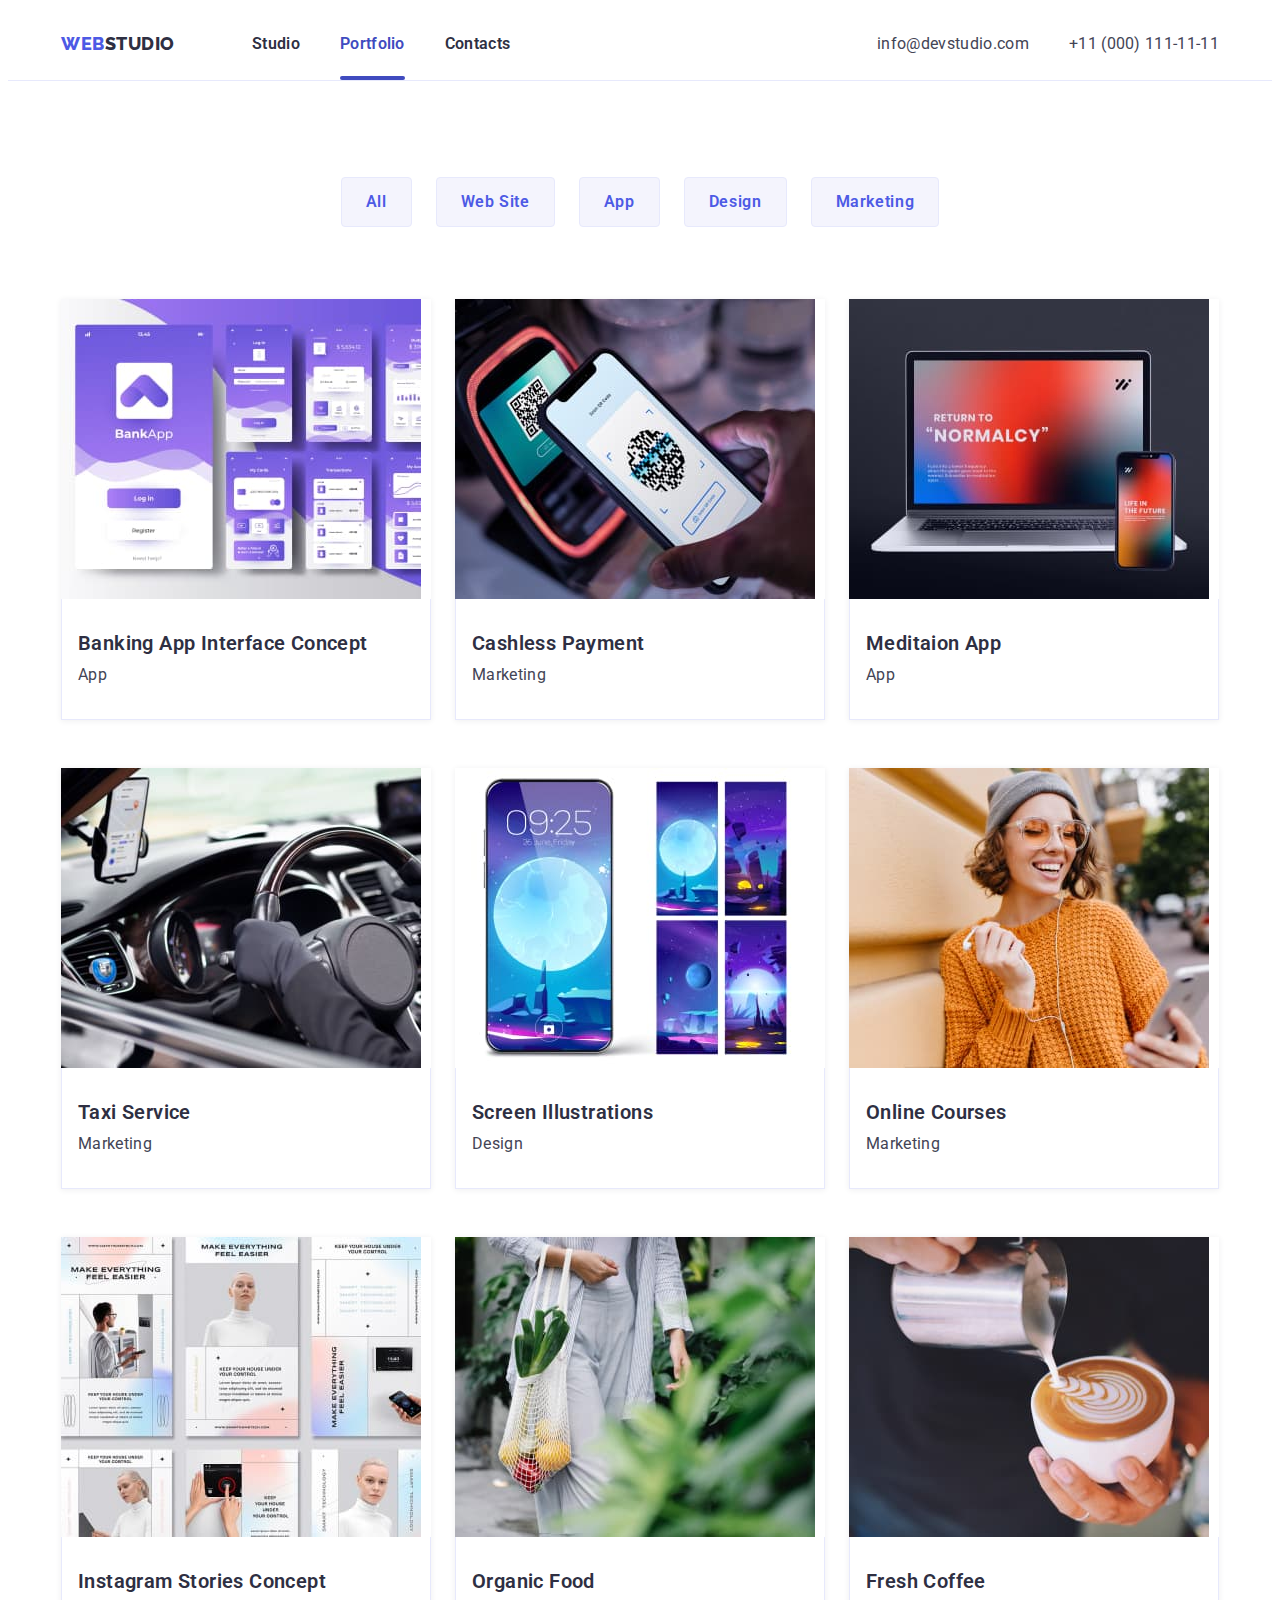
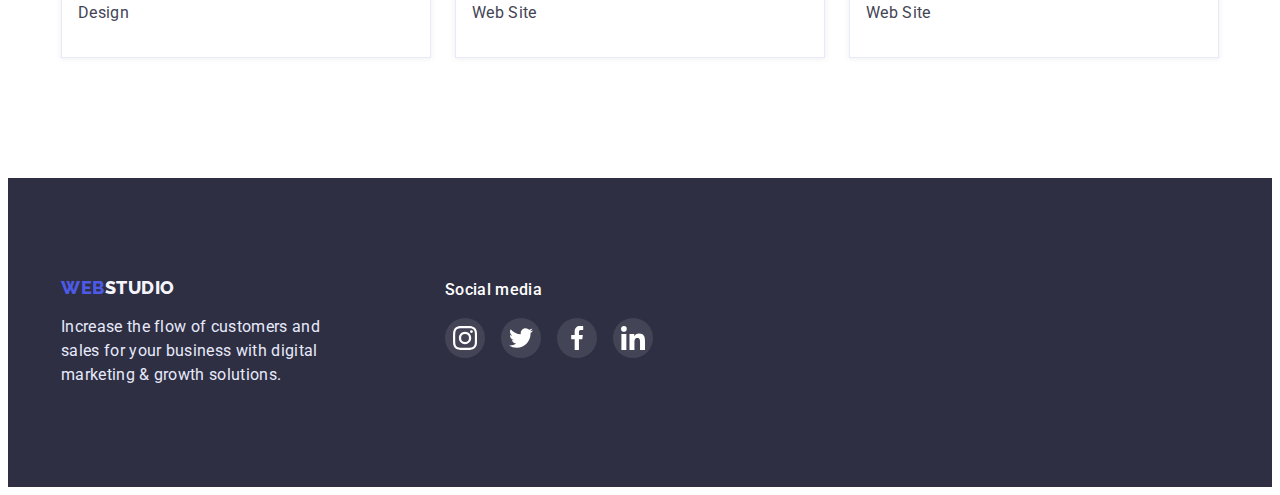
==== portfolio.html @ b199e8e7 "Added files from last project" ====
<!DOCTYPE html>
<html lang="en">
    <head>
        <meta charset="UTF-8" />
        <meta http-equiv="X-UA-Compatible" content="IE=edge" />
        <meta name="viewport" content="width=device-width, initial-scale=1.0" />
        <title>WebStudio</title>
        <link rel="preconnect" href="https://fonts.googleapis.com" />
        <link rel="preconnect" href="https://fonts.gstatic.com" crossorigin />
        <link
            href="https://fonts.googleapis.com/css2?family=Raleway:wght@800&family=Roboto:wght@400;500;700;900&display=swap"
            rel="stylesheet"
        />
        <link
            rel="stylesheet"
            href="https://cdnjs.cloudflare.com/ajax/libs/modern-normalize/1.1.0/modern-normalize.min.css"
            integrity="sha512-wpPYUAdjBVSE4KJnH1VR1HeZfpl1ub8YT/NKx4PuQ5NmX2tKuGu6U/JRp5y+Y8XG2tV+wKQpNHVUX03MfMFn9Q=="
            crossorigin="anonymous"
            referrerpolicy="no-referrer"
        />
        <link rel="stylesheet" href="./css/styles.css" />
    </head>
    <body>
        <header class="header">
            <div class="container header-container">
                <nav class="header-navigation">
                    <a class="header-logo" href="./index.html"
                        >Web<span class="header-logo hl-span">Studio</span>
                    </a>
                    <ul class="header-list list">
                        <li class="header-item">
                            <a class="header-link" href="./index.html">Studio</a>
                        </li>
                        <li class="header-item">
                            <a class="header-link current" href="./portfolio.html">Portfolio</a>
                        </li>
                        <li class="header-item"><a class="header-link" href="">Contacts</a></li>
                    </ul>
                </nav>
                <ul class="header-contacts-list list">
                    <li class="header-contacts-item">
                        <a class="header-contacts-mail" href="mailto:info@devstudio.com"
                            >info@devstudio.com</a
                        >
                    </li>
                    <li class="header-contacts-item">
                        <a class="header-contacts-tel" href="tel:+11(000)111-11-11"
                            >+11 (000) 111-11-11</a
                        >
                    </li>
                </ul>
            </div>
        </header>
        <main>
            <!-- Our projects -->
            <section class="finished-products">
                <div class="container">
                    <h1 class="visually-hidden">Finished products</h1>
                    <ul class="filter-buttons-list list">
                        <li class="filter-buttons-item">
                            <button class="filter-btn" type="button">All</button>
                        </li>
                        <li class="filter-buttons-item">
                            <button class="filter-btn" type="button">Web Site</button>
                        </li>
                        <li class="filter-buttons-item">
                            <button class="filter-btn" type="button">App</button>
                        </li>
                        <li class="filter-buttons-item">
                            <button class="filter-btn" type="button">Design</button>
                        </li>
                        <li class="filter-buttons-item">
                            <button class="filter-btn" type="button">Marketing</button>
                        </li>
                    </ul>
                    <ul class="finished-products-list list">
                        <li class="finished-products-item">
                            <div class="product-thumb">
                                <img
                                    src="./images/our-projects-card-1.jpg"
                                    alt="Banking App Interface Concept"
                                    width="360"
                                />
                                <div class="overlay-container">
                                    <p class="overlay-container-text">
                                        14 Stylish and User-Friendly App Design Concepts · Task
                                        Manager App · Calorie Tracker App · Exotic Fruit Ecommerce
                                        App · Cloud Storage App
                                    </p>
                                </div>
                            </div>
                            <div class="products-text-container">
                                <h2 class="finished-products-title">
                                    Banking App Interface Concept
                                </h2>
                                <p class="finished-products-text">App</p>
                            </div>
                        </li>
                        <li class="finished-products-item">
                            <div class="product-thumb">
                                <img
                                    src="./images/our-projects-card-2.jpg"
                                    alt="Cashless Payment"
                                    width="360"
                                />
                                <div class="overlay-container">
                                    <p class="overlay-container-text">
                                        14 Stylish and User-Friendly App Design Concepts · Task
                                        Manager App · Calorie Tracker App · Exotic Fruit Ecommerce
                                        App · Cloud Storage App
                                    </p>
                                </div>
                            </div>
                            <div class="products-text-container">
                                <h2 class="finished-products-title">Cashless Payment</h2>
                                <p class="finished-products-text">Marketing</p>
                            </div>
                        </li>
                        <li class="finished-products-item">
                            <div class="product-thumb">
                                <img
                                    src="./images/our-projects-card-3.jpg"
                                    alt="Meditaion App"
                                    width="360"
                                />
                                <div class="overlay-container">
                                    <p class="overlay-container-text">
                                        14 Stylish and User-Friendly App Design Concepts · Task
                                        Manager App · Calorie Tracker App · Exotic Fruit Ecommerce
                                        App · Cloud Storage App
                                    </p>
                                </div>
                            </div>
                            <div class="products-text-container">
                                <h2 class="finished-products-title">Meditaion App</h2>
                                <p class="finished-products-text">App</p>
                            </div>
                        </li>
                        <li class="finished-products-item">
                            <div class="product-thumb">
                                <img
                                    src="./images/our-projects-card-4.jpg"
                                    alt="Taxi Service"
                                    width="360"
                                />
                                <div class="overlay-container">
                                    <p class="overlay-container-text">
                                        14 Stylish and User-Friendly App Design Concepts · Task
                                        Manager App · Calorie Tracker App · Exotic Fruit Ecommerce
                                        App · Cloud Storage App
                                    </p>
                                </div>
                            </div>
                            <div class="products-text-container">
                                <h2 class="finished-products-title">Taxi Service</h2>
                                <p class="finished-products-text">Marketing</p>
                            </div>
                        </li>
                        <li class="finished-products-item">
                            <div class="product-thumb">
                                <img
                                    src="./images/our-projects-card-5.jpg"
                                    alt="Screen Illustrations"
                                    width="360"
                                />
                                <div class="overlay-container">
                                    <p class="overlay-container-text">
                                        14 Stylish and User-Friendly App Design Concepts · Task
                                        Manager App · Calorie Tracker App · Exotic Fruit Ecommerce
                                        App · Cloud Storage App
                                    </p>
                                </div>
                            </div>
                            <div class="products-text-container">
                                <h2 class="finished-products-title">Screen Illustrations</h2>
                                <p class="finished-products-text">Design</p>
                            </div>
                        </li>
                        <li class="finished-products-item">
                            <div class="product-thumb">
                                <img
                                    src="./images/our-projects-card-6.jpg"
                                    alt="Online Courses"
                                    width="360"
                                />
                                <div class="overlay-container">
                                    <p class="overlay-container-text">
                                        14 Stylish and User-Friendly App Design Concepts · Task
                                        Manager App · Calorie Tracker App · Exotic Fruit Ecommerce
                                        App · Cloud Storage App
                                    </p>
                                </div>
                            </div>
                            <div class="products-text-container">
                                <h2 class="finished-products-title">Online Courses</h2>
                                <p class="finished-products-text">Marketing</p>
                            </div>
                        </li>
                        <li class="finished-products-item">
                            <div class="product-thumb">
                                <img
                                    src="./images/our-projects-card-7.jpg"
                                    alt="Instagram Stories Concept"
                                    width="360"
                                />
                                <div class="overlay-container">
                                    <p class="overlay-container-text">
                                        14 Stylish and User-Friendly App Design Concepts · Task
                                        Manager App · Calorie Tracker App · Exotic Fruit Ecommerce
                                        App · Cloud Storage App
                                    </p>
                                </div>
                            </div>
                            <div class="products-text-container">
                                <h2 class="finished-products-title">Instagram Stories Concept</h2>
                                <p class="finished-products-text">Design</p>
                            </div>
                        </li>
                        <li class="finished-products-item">
                            <div class="product-thumb">
                                <img
                                    src="./images/our-projects-card-8.jpg"
                                    alt="Organic Food"
                                    width="360"
                                />
                                <div class="overlay-container">
                                    <p class="overlay-container-text">
                                        14 Stylish and User-Friendly App Design Concepts · Task
                                        Manager App · Calorie Tracker App · Exotic Fruit Ecommerce
                                        App · Cloud Storage App
                                    </p>
                                </div>
                            </div>
                            <div class="products-text-container">
                                <h2 class="finished-products-title">Organic Food</h2>
                                <p class="finished-products-text">Web Site</p>
                            </div>
                        </li>
                        <li class="finished-products-item">
                            <div class="product-thumb">
                                <img
                                    src="./images/our-projects-card-9.jpg"
                                    alt="Fresh Coffee"
                                    width="360"
                                />
                                <div class="overlay-container">
                                    <p class="overlay-container-text">
                                        14 Stylish and User-Friendly App Design Concepts · Task
                                        Manager App · Calorie Tracker App · Exotic Fruit Ecommerce
                                        App · Cloud Storage App
                                    </p>
                                </div>
                            </div>
                            <div class="products-text-container">
                                <h2 class="finished-products-title">Fresh Coffee</h2>
                                <p class="finished-products-text">Web Site</p>
                            </div>
                        </li>
                    </ul>
                </div>
            </section>
        </main>
        <footer class="footer">
            <div class="container footer-container">
                <div class="footer-logo-container">
                    <a class="footer-logo" href="./index.html"
                        >Web<span class="footer-logo fl-span">Studio</span></a
                    >
                    <p class="footer-text">
                        Increase the flow of customers and sales for your business with digital
                        marketing & growth solutions.
                    </p>
                </div>
                <div class="footer-social-container">
                    <p class="footer-social-text">Social media</p>
                    <ul class="footer-social-list list">
                        <li class="fs-list-item">
                            <a
                                class="footer-social-link"
                                target="_blank"
                                rel="noreferrer noopener nofollow"
                                href=""
                            >
                                <svg class="footer-social-icon" width="24" height="24">
                                    <use href="./images/icons.svg#icon-instagram"></use>
                                </svg>
                            </a>
                        </li>
                        <li class="fs-list-item">
                            <a
                                class="footer-social-link"
                                target="_blank"
                                rel="noreferrer noopener nofollow"
                                href=""
                            >
                                <svg class="footer-social-icon" width="24" height="24">
                                    <use href="./images/icons.svg#icon-twitter"></use>
                                </svg>
                            </a>
                        </li>
                        <li class="fs-list-item">
                            <a
                                class="footer-social-link"
                                target="_blank"
                                rel="noreferrer noopener nofollow"
                                href=""
                            >
                                <svg class="footer-social-icon" width="24" height="24">
                                    <use href="./images/icons.svg#icon-facebook"></use>
                                </svg>
                            </a>
                        </li>
                        <li class="fs-list-item">
                            <a
                                class="footer-social-link"
                                target="_blank"
                                rel="noreferrer noopener nofollow"
                                href=""
                            >
                                <svg class="footer-social-icon" width="24" height="24">
                                    <use href="./images/icons.svg#icon-linkedin"></use>
                                </svg>
                            </a>
                        </li>
                    </ul>
                </div>
            </div>
        </footer>
    </body>
</html>
---- css/styles.css ----
/** VARIABLES*/
:root {
    /**COLORS*/
    --primary-bg: #ffffff;
    --primary-brand: #4d5ae5;
    --dark: #2e2f42;
    --success: #31d0aa;
    --text: #434455;
    --subtle-text: #8e8f99;
    --accent: #e7e9fc;
    --light: #f4f4fd;
    --hover-focus: #404bbf;
    --bg-gradient: linear-gradient(#2e2f42b3, #2e2f42b3);
    --bg-modal: #fcfcfc;
    --modal-overlay: #2e2f4266;
    /**FONTS*/
    --main-font: "Roboto", sans-serif;
    --secondary-font: "Raleway", sans-serif;
    /**TRANSITIONS*/
    --transition-color: color 250ms cubic-bezier(0.4, 0, 0.2, 1);
    --transition-bg-color: background-color 250ms cubic-bezier(0.4, 0, 0.2, 1);
    --transition-box-shadow: box-shadow 250ms cubic-bezier(0.4, 0, 0.2, 1);
}

/**RESET STYLES*/
p,
h1,
h2,
h3,
h4,
h5,
h6 {
    margin: 0;
}
ul,
ol {
    margin: 0;
    padding-left: 0;
}

body {
    font-family: var(--main-font);
    color: var(--text);
    background-color: var(--primary-bg);
}

/**COMMON STYLES*/
.list {
    list-style: none;
}
.visually-hidden {
    position: absolute;
    width: 1px;
    height: 1px;
    margin: -1px;
    border: 0;
    padding: 0;
    white-space: nowrap;
    clip-path: inset(100%);
    overflow: hidden;
}
img {
    display: block;
    max-width: 100%;
    height: auto;
}
:focus {
    outline: none;
}

/*!CONTAINER*/
.container {
    width: 1158px;
    padding: 0px 15px;
    margin: 0 auto;
}

/**INDEX PAGE STYLES*/
/*!HEADER*/
.header {
    background-color: var(--primary-bg);
    border-bottom: 1px solid #e7e9fc;
}
.header-container {
    display: flex;
}
.header-navigation {
    display: flex;
    margin-right: auto;
    align-items: center;
}
.header-logo {
    width: 115px;
    font-family: var(--secondary-font);
    font-weight: 800;
    font-size: 18px;
    color: var(--primary-brand);
    line-height: 1.33;
    letter-spacing: 0.03em;
    text-transform: uppercase;
    text-decoration: none;
    margin-right: 76px;
    padding: 24px 0px 24px 0px;
}
.hl-span {
    color: var(--dark);
}
.header-list {
    display: flex;
    gap: 40px;
}
/* .header-item {
} */
.header-link {
    position: relative;
    display: block;
    font-weight: 600;
    color: var(--dark);
    line-height: 1.5;
    letter-spacing: 0.02em;
    text-decoration: none;
    padding: 24px 0px 24px 0px;
    transition: var(--transition-color);
}
.header-link.current {
    color: var(--hover-focus);
}
.header-link.current::after {
    content: "";
    position: absolute;
    bottom: 0;
    left: 0;
    width: 100%;
    height: 4px;
    background-color: var(--hover-focus);
    border-radius: 2px;
}

.header-contacts-list {
    display: flex;
    gap: 40px;
}
/* .header-contacts-item {
} */
.header-contacts-mail,
.header-contacts-tel {
    display: inline-block;
    font-style: normal;
    color: inherit;
    text-decoration: none;
    line-height: 1.5;
    letter-spacing: 0.02em;
    padding: 24px 0px 24px 0px;
    transition: var(--transition-color);
}
.header-contacts-mail:is(:hover, :focus),
.header-contacts-tel:is(:hover, :focus),
.header-link:is(:hover, :focus) {
    color: var(--hover-focus);
}

/*!BIG BANNER*/
.big-banner {
    background-color: var(--dark);
    text-align: center;
    padding: 188px 0px;
}
.big-banner-container {
    background-image: var(--bg-gradient), url(../images/big-banner-bg.jpg);
    max-width: 1440px;
    height: 600px;
    background-repeat: no-repeat;
    background-position: center;
    background-size: cover;
    margin-right: auto;
    margin-left: auto;
}
.big-banner-title {
    width: 496px;
    font-weight: 700;
    margin-right: auto;
    margin-left: auto;
    font-size: 56px;
    line-height: 1.07;
    letter-spacing: 0.02em;
    color: var(--primary-bg);
}
.big-banner-btn {
    display: inline-block;
    min-width: 169px;
    height: 56px;
    margin-top: 48px;
    font-family: inherit;
    font-weight: 600;
    font-size: 16px;
    line-height: 1.18;
    letter-spacing: 0.04em;
    background-color: var(--primary-brand);
    color: var(--primary-bg);
    cursor: pointer;
    border: none;
    border-radius: 4px;
    box-shadow: 0px 4px 4px rgba(0, 0, 0, 0.15);
    transition: var(--transition-bg-color), var(--transition-color), var(--transition-box-shadow);
}
.big-banner-btn:is(:hover, :focus) {
    background-color: var(--hover-focus);
    color: var(--primary-bg);
    box-shadow: 0px 4px 4px rgba(0, 0, 0, 0.15);
}

/*!OUR STRENGTHS*/
.our-strengths {
    padding-top: 120px;
    background-color: var(--primary-bg);
}
.our-strengths-list {
    display: flex;
    gap: 24px;
}
.our-strengths-item {
    width: calc((100% - 72px) / 4);
}
.os-icons-list {
    display: flex;
    gap: 24px;
    height: 112px;
}
.os-icons-item {
    display: flex;
    justify-content: center;
    align-items: center;
    width: calc((100% - 72px) / 4);
    background-color: var(--light);
    border-radius: 4px;
}
/* .os-item-icon {
} */
.our-strengths-title {
    font-weight: 600;
    font-size: 20px;
    line-height: 1.2;
    letter-spacing: 0.02em;
    color: var(--dark);
    margin-top: 8px;
}
.our-strengths-text {
    line-height: 1.5;
    letter-spacing: 0.02em;
    margin-top: 8px;
}

/*!OUR PROJECTS*/
.our-projects {
    background-color: var(--primary-bg);
    padding: 120px 0px 120px 0px;
    text-align: center;
}
.our-projects-title,
.our-team-title,
.customers-title {
    font-weight: 600;
    font-size: 36px;
    line-height: 1.11;
    letter-spacing: 0.02em;
    text-transform: capitalize;
    color: var(--dark);
}
.our-projects-list,
.our-team-list {
    display: flex;
    gap: 24px;
    margin-top: 72px;
}
.our-projects-item {
    width: calc((100% - 48px) / 3);
    border: 1px solid var(--accent);
}

/*!OUR TEAM*/
.our-team {
    background-color: var(--light);
    padding: 120px 0px 120px 0px;
    text-align: center;
}
.our-team-item {
    width: calc((100% - 72px) / 4);
    background-color: var(--primary-bg);
    box-shadow: 0px 1px 6px rgba(46, 47, 66, 0.08), 0px 1px 1px rgba(46, 47, 66, 0.16),
        0px 2px 1px rgba(46, 47, 66, 0.08);
    border-radius: 0px 0px 4px 4px;
}
.teammate-text-container {
    padding: 32px 16px;
}
.teammate-title {
    font-weight: 600;
    font-size: 20px;
    line-height: 1.2;
    letter-spacing: 0.02em;
    color: var(--dark);
}
.teammate-text {
    line-height: 1.5;
    letter-spacing: 0.02em;
    margin-top: 8px;
}
.ot-social-list {
    display: flex;
    justify-content: center;
    gap: 24px;
    margin-top: 8px;
}
.social-list-item {
    width: 40px;
    height: 40px;
}
.social-item-link {
    width: 100%;
    height: 100%;
    background-color: var(--primary-brand);
    border-radius: 50%;
    display: flex;
    align-items: center;
    justify-content: center;
    transition: var(--transition-bg-color);
}
.social-item-icon {
    fill: var(--primary-bg);
}
.social-item-link:is(:hover, :focus) {
    background-color: var(--hover-focus);
}

/*!CUSTOMERS*/
.customers {
    background-color: var(--primary-bg);
    padding: 130px 0px 120px 0px;
    text-align: center;
}
.customers-icons-list {
    display: flex;
    gap: 24px;
    margin-top: 72px;
}
.customers-icons-item {
    width: calc((100% - 120px) / 6);
    height: 88px;
}
.customers-item-link {
    width: 100%;
    height: 100%;
    display: flex;
    align-items: center;
    justify-content: center;
    border: 1px solid var(--subtle-text);
    border-radius: 4px;
    transition: border-color 250ms cubic-bezier(0.4, 0, 0.2, 1);
}
.customers-item-link:is(:hover, :focus) {
    border-color: var(--hover-focus);
}
.customers-item-link:is(:hover, :focus) .customers-icon {
    fill: var(--hover-focus);
}
.customers-icon {
    fill: var(--subtle-text);
    transition: fill 250ms cubic-bezier(0.4, 0, 0.2, 1);
}

/*!FOOTER*/
.footer {
    padding: 100px 0px 100px 0px;
    background-color: var(--dark);
}
.footer-container {
    display: flex;
}
/* .footer-logo-container {
} */
.footer-logo {
    font-family: var(--secondary-font);
    font-weight: 800;
    font-size: 18px;
    line-height: 1.16;
    letter-spacing: 0.03em;
    text-transform: uppercase;
    color: var(--primary-brand);
    text-decoration: none;
}
.fl-span {
    color: var(--light);
}
.footer-text {
    font-family: var(--main-font);
    font-weight: 400;
    font-size: 16px;
    line-height: 1.5;
    letter-spacing: 0.02em;
    color: var(--accent);
    max-width: 264px;
    margin-top: 16px;
}
.footer-social-container {
    margin-left: 120px;
}
.footer-social-text {
    font-weight: 500;
    font-size: 16px;
    line-height: 1.5;
    letter-spacing: 0.02em;
    color: var(--primary-bg);
}
.footer-social-list {
    display: flex;
    gap: 16px;
    justify-content: center;
    margin-top: 16px;
}
.fs-list-item {
    width: 40px;
    height: 40px;
}
.footer-social-link {
    width: 100%;
    height: 100%;
    background-color: rgba(255, 255, 255, 0.1);
    border-radius: 50%;
    display: flex;
    justify-content: center;
    align-items: center;
    transition: var(--transition-bg-color);
}
.footer-social-link:is(:hover, :focus) {
    background-color: #31d0aa;
}
.footer-social-icon {
    fill: var(--primary-bg);
}
.backdrop {
    position: fixed;
    top: 0;
    left: 0;
    width: 100%;
    height: 100%;
    background-color: var(--modal-overlay);
    opacity: 1;
    transition: opacity 250ms cubic-bezier(0.4, 0, 0.2, 1);
}
.backdrop.is-hidden {
    opacity: 0;
    pointer-events: none;
}
.modal {
    position: absolute;
    top: 50%;
    left: 50%;
    transform: translate(-50%, -50%);
    width: 408px;
    min-height: 576px;
    background-color: var(--bg-modal);
    box-shadow: 0px 1px 1px rgba(0, 0, 0, 0.14), 0px 1px 3px rgba(0, 0, 0, 0.12),
        0px 2px 1px rgba(0, 0, 0, 0.2);
    border-radius: 4px;
}
.close-icon-btn {
    position: absolute;
    top: 24px;
    right: 24px;
    width: 24px;
    height: 24px;
    display: flex;
    justify-content: center;
    align-items: center;
    background-color: var(--accent);
    border: 1px solid rgba(0, 0, 0, 0.1);
    border-radius: 50%;
    cursor: pointer;
}
.close-icon {
    fill: #000000;
}

/*!----------------------------------------------------------------*/

/**PORTFOLIO PAGE STYLES*/
/*!FINISHED PRODUCTS*/
.finished-products {
    background-color: var(--primary-bg);
    padding: 96px 0px 120px;
}
.filter-buttons-list {
    display: flex;
    justify-content: center;
    gap: 24px;
}
/* .filter-buttons-item {
} */
.filter-btn {
    font-family: inherit;
    font-weight: 600;
    font-size: 16px;
    color: var(--primary-brand);
    line-height: 1.5;
    letter-spacing: 0.04em;
    background-color: var(--light);
    border: 1px solid var(--accent);
    border-radius: 4px;
    cursor: pointer;
    padding: 12px 24px;
    transition: var(--transition-bg-color), var(--transition-color), var(--transition-box-shadow);
}
.filter-btn:is(:hover, :focus) {
    background-color: var(--hover-focus);
    color: var(--primary-bg);
    box-shadow: 0px 3px 1px rgba(0, 0, 0, 0.1), 0px 2px 1px rgba(0, 0, 0, 0.08),
        0px 2px 2px rgba(0, 0, 0, 0.12);
}
.finished-products-list {
    display: flex;
    flex-wrap: wrap;
    row-gap: 48px;
    column-gap: 24px;
    margin-top: 72px;
}
.finished-products-item {
    background-color: var(--primary-bg);
    width: calc((100% - 48px) / 3);
    box-shadow: 0px 1px 6px rgba(46, 47, 66, 0.08);
    transition: var(--transition-box-shadow);
}
.finished-products-item:hover {
    box-shadow: 0px 1px 6px rgba(46, 47, 66, 0.08), 0px 1px 1px rgba(46, 47, 66, 0.16),
        0px 2px 1px rgba(46, 47, 66, 0.08);
}
.product-thumb {
    position: relative;
    overflow: hidden;
}
.overlay-container {
    position: absolute;
    top: 0;
    left: 0;
    width: 100%;
    height: 100%;
    background-color: var(--primary-brand);
    transform: translateY(100%);
    transition: transform 250ms cubic-bezier(0.4, 0, 0.2, 1);
}
.overlay-container-text {
    padding: 40px 32px 164px;
    font-size: 16px;
    line-height: 1.5;
    letter-spacing: 0.02em;
    color: var(--light);
}
.finished-products-item:hover .overlay-container {
    transform: translateY(0);
}
.products-text-container {
    padding: 32px 0px 32px 16px;
    border-bottom: 1px solid var(--accent);
    border-right: 1px solid var(--accent);
    border-left: 1px solid var(--accent);
    transition: border-bottom 250ms cubic-bezier(0.4, 0, 0.2, 1),
        border-right 250ms cubic-bezier(0.4, 0, 0.2, 1),
        border-left 250ms cubic-bezier(0.4, 0, 0.2, 1);
}
.finished-products-item:hover .products-text-container {
    border-bottom: 0.5px solid var(--light);
    border-right: 0.5px solid var(--light);
    border-left: 0.5px solid var(--light);
}
.finished-products-title {
    font-weight: 600;
    font-size: 20px;
    line-height: 1.2;
    letter-spacing: 0.02em;
    color: var(--dark);
}
.finished-products-text {
    font-size: 16px;
    line-height: 1.5;
    letter-spacing: 0.02em;
    color: var(--text);
    margin-top: 8px;
}
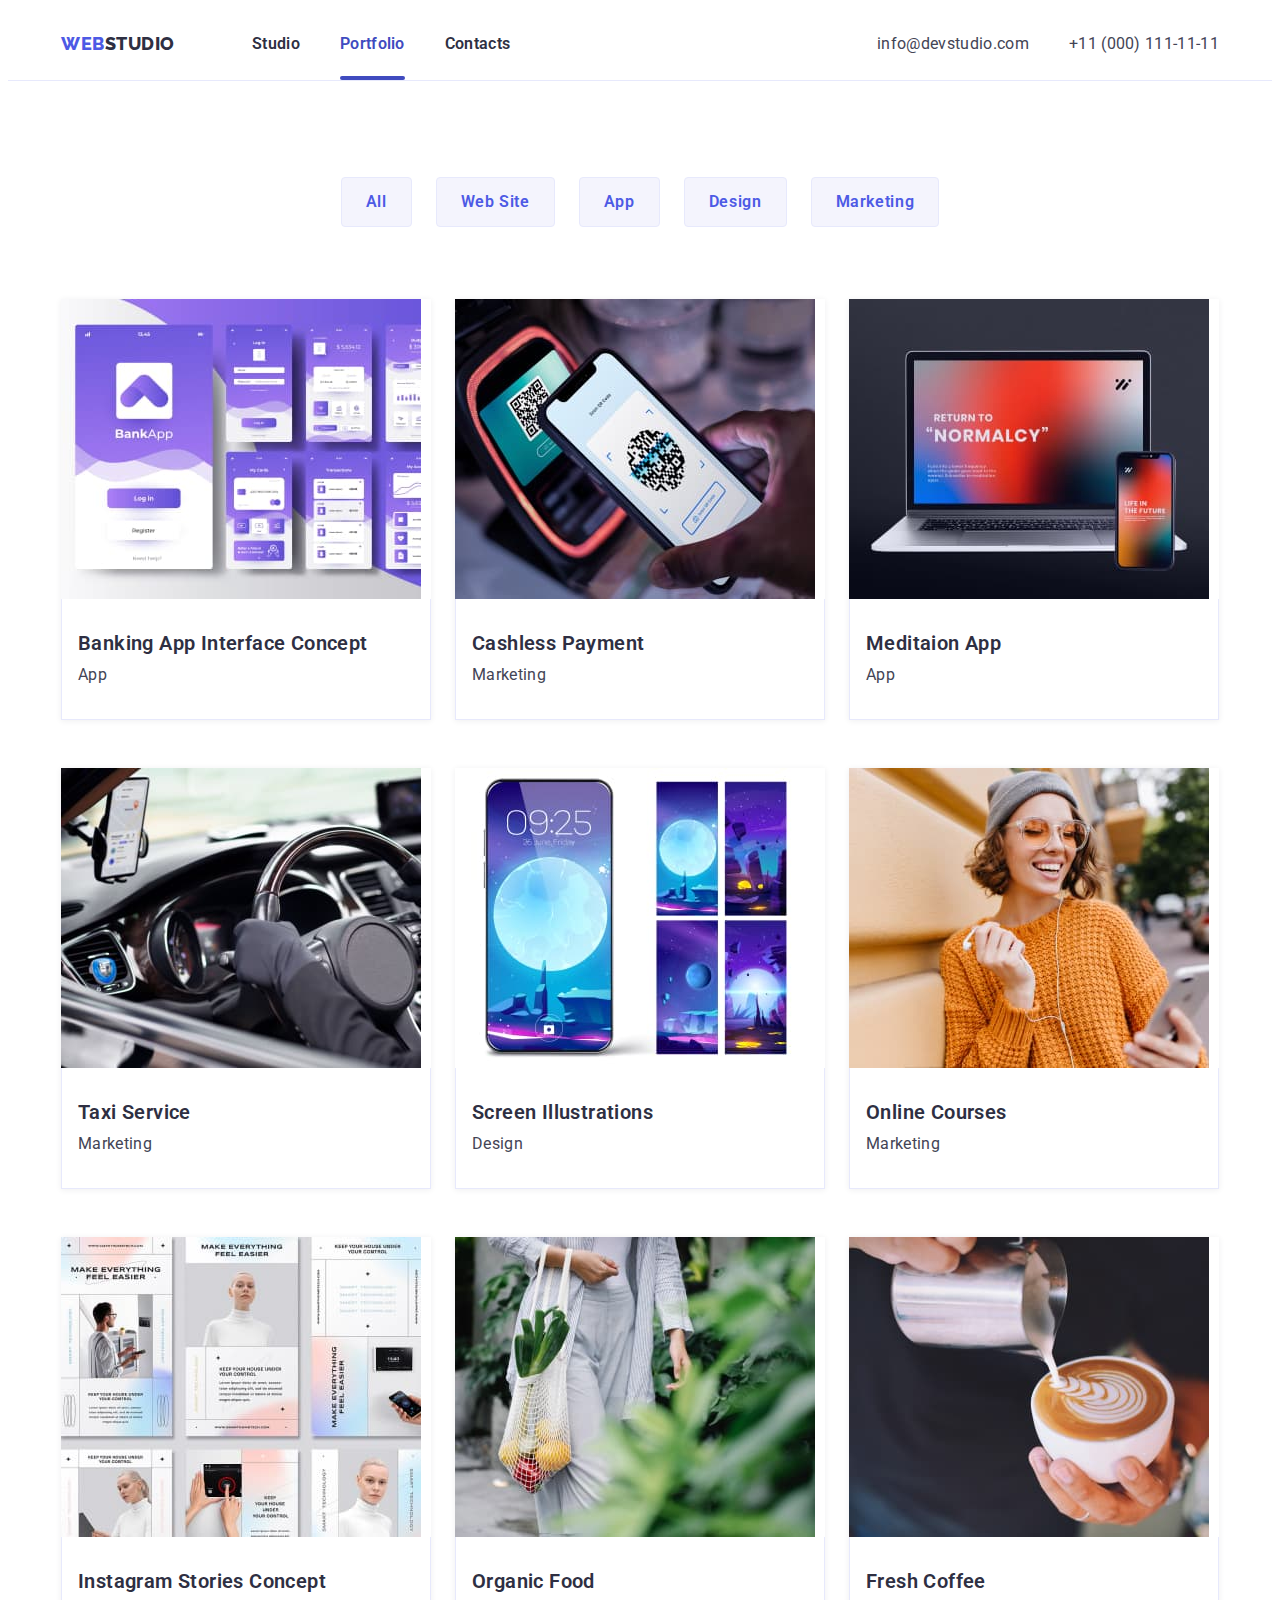
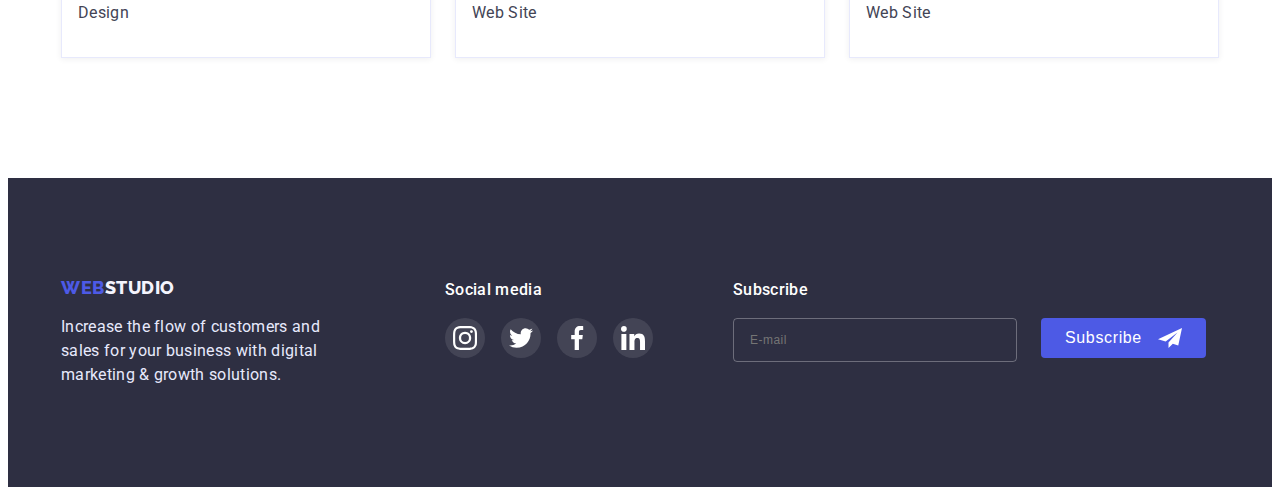
==== commit a5954e4c: "Added footer subscribe form" ====
--- a/portfolio.html
+++ b/portfolio.html
@@ -324,6 +324,26 @@
                         </li>
                     </ul>
                 </div>
+                <div class="footer-subscribe-container">
+                    <p class="subscribe-text">Subscribe</p>
+                    <form class="subscribe-form">
+                        <input
+                            type="email"
+                            class="subscribe-input"
+                            name="user-email"
+                            placeholder="E-mail"
+                            required
+                        />
+                        <button type="submit" class="subscribe-btn">
+                            <div class="subscribe-btn-container">
+                                <span class="subscribe-btn-text">Subscribe</span>
+                                <svg class="ss-item-icon" width="24" height="24">
+                                    <use href="./images/icons.svg#icon-subscribe"></use>
+                                </svg>
+                            </div>
+                        </button>
+                    </form>
+                </div>
             </div>
         </footer>
     </body>
--- a/css/styles.css
+++ b/css/styles.css
@@ -437,6 +437,64 @@
 .footer-social-icon {
     fill: var(--primary-bg);
 }
+.footer-subscribe-container {
+    margin-left: 80px;
+}
+.subscribe-text {
+    font-weight: 500;
+    font-size: 16px;
+    line-height: 1.5;
+    letter-spacing: 0.02em;
+    color: var(--primary-bg);
+}
+.subscribe-form {
+    display: flex;
+    gap: 24px;
+    margin-top: 16px;
+}
+.subscribe-input {
+    width: 264px;
+    height: 40px;
+    padding-left: 16px;
+    font-size: 12px;
+    line-height: 2;
+    letter-spacing: 0.04em;
+    color: rgba(255, 255, 255, 0.6);
+    border: 1px solid rgba(255, 255, 255, 0.3);
+    border-radius: 4px;
+    background-color: transparent;
+}
+.subscribe-btn {
+    display: inline-block;
+    min-width: 165px;
+    height: 40px;
+    padding: 8px 24px;
+    border: none;
+    border-radius: 4px;
+    background-color: var(--primary-brand);
+    cursor: pointer;
+    transition: var(--transition-bg-color), var(--transition-box-shadow);
+}
+.subscribe-btn:is(:hover, :focus) {
+    background-color: var(--hover-focus);
+    box-shadow: 0px 4px 4px rgba(0, 0, 0, 0.15);
+}
+.subscribe-btn-container {
+    display: flex;
+    gap: 16px;
+}
+.subscribe-btn-text {
+    font-weight: 500;
+    font-size: 16px;
+    line-height: 1.5;
+    letter-spacing: 0.04em;
+    color: var(--primary-bg);
+}
+.ss-item-icon {
+    fill: var(--primary-bg);
+}
+
+/*!INDEX PAGE MODAl*/
 .backdrop {
     position: fixed;
     top: 0;
@@ -463,6 +521,14 @@
         0px 2px 1px rgba(0, 0, 0, 0.2);
     border-radius: 4px;
 }
+.modal-title {
+    margin-top: 72px;
+    font-weight: 500;
+    font-size: 16px;
+    line-height: 1.5;
+    text-align: center;
+    letter-spacing: 0.02em;
+}
 .close-icon-btn {
     position: absolute;
     top: 24px;
@@ -476,6 +542,12 @@
     border: 1px solid rgba(0, 0, 0, 0.1);
     border-radius: 50%;
     cursor: pointer;
+}
+.close-icon-btn:active {
+    background-color: var(--hover-focus);
+}
+.close-icon-btn:active .close-icon {
+    fill: var(--primary-bg);
 }
 .close-icon {
     fill: #000000;
